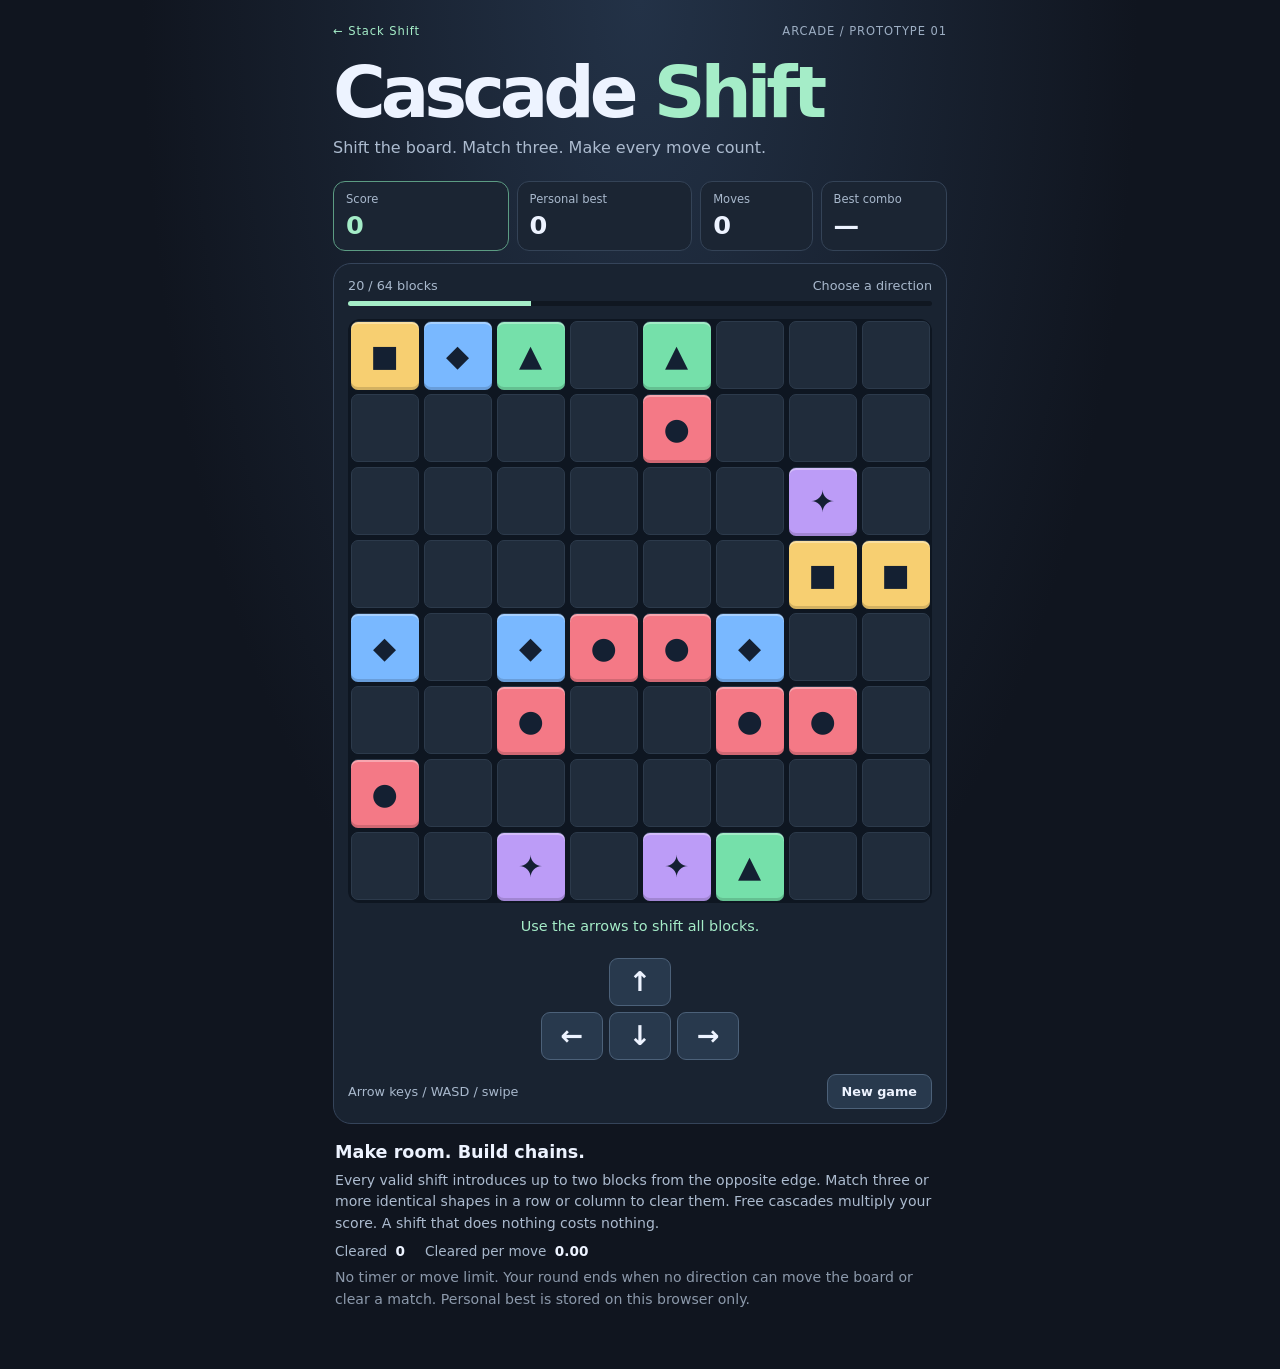
==== cascade-shift/index.html @ 39eea13d "Add Cascade Shift index.html" ====
<!doctype html>
<html lang="en">
<head>
  <meta charset="utf-8">
  <meta name="viewport" content="width=device-width, initial-scale=1">
  <meta name="theme-color" content="#10151f">
  <title>Cascade Shift | Arcade</title>
  <link rel="stylesheet" href="styles.css">
  <script src="game.js" defer></script>
</head>
<body>
  <main class="game">
    <header>
      <div class="topline"><a href="../index.html">← Stack Shift</a><span>ARCADE / PROTOTYPE 01</span></div>
      <h1>Cascade <span>Shift</span></h1>
      <p>Shift the board. Match three. Make every move count.</p>
    </header>
    <section class="scoreboard" aria-label="Game statistics">
      <div class="stat primary"><span>Score</span><strong id="score">0</strong></div>
      <div class="stat"><span>Personal best</span><strong id="best">0</strong></div>
      <div class="stat"><span>Moves</span><strong id="moves">0</strong></div>
      <div class="stat"><span>Best combo</span><strong id="combo">—</strong></div>
    </section>
    <section class="playfield" aria-label="Game area">
      <div class="board-head"><span id="occupancy">20 / 64 blocks</span><span id="gravity">Choose a direction</span></div>
      <div class="meter" role="progressbar" aria-label="Board occupancy" aria-valuemin="0" aria-valuemax="64" aria-valuenow="20"><div id="fill"></div></div>
      <div id="board" class="board" role="img" aria-label="Eight by eight game board">
        <div id="cells" class="cells" aria-hidden="true"></div>
        <div id="tiles" class="tiles" aria-hidden="true"></div>
        <div id="over" class="overlay" hidden>
          <h2>Gridlocked</h2><p id="summary"></p><button id="again" type="button">Play again</button>
        </div>
      </div>
      <p id="status" class="status" role="status">Use the arrows to shift all blocks.</p>
      <div class="controls" aria-label="Direction controls">
        <button class="up" data-dir="up" aria-label="Shift up">↑</button>
        <button class="left" data-dir="left" aria-label="Shift left">←</button>
        <button class="down" data-dir="down" aria-label="Shift down">↓</button>
        <button class="right" data-dir="right" aria-label="Shift right">→</button>
      </div>
      <div class="footer-controls"><span>Arrow keys / WASD / swipe</span><button id="restart" type="button">New game</button></div>
    </section>
    <section class="details" aria-label="How to play">
      <h2>Make room. Build chains.</h2>
      <p>Every valid shift introduces up to two blocks from the opposite edge. Match three or more identical shapes in a row or column to clear them. Free cascades multiply your score. A shift that does nothing costs nothing.</p>
      <div class="mini-stats"><div>Cleared <strong id="cleared">0</strong></div><div>Cleared per move <strong id="efficiency">0.00</strong></div></div>
      <p class="fine">No timer or move limit. Your round ends when no direction can move the board or clear a match. Personal best is stored on this browser only.</p>
    </section>
  </main>
</body>
</html>
---- cascade-shift/styles.css ----
:root {
  color-scheme: dark;
  font-family: system-ui, -apple-system, BlinkMacSystemFont, "Segoe UI", sans-serif;
  background: #10151f; color: #edf3ff;
  --size: 8;
  --gap: 5px;
  --accent: #a5edc8;
}
* { box-sizing: border-box; }
body { margin: 0; min-height: 100vh; background: radial-gradient(ellipse at 50% 0%, #233247 0%, transparent 55%); }
.game { max-width: 650px; margin: auto; padding: 24px 18px 40px; }
.topline { display: flex; justify-content: space-between; align-items: center; gap: 12px; font-size: .72rem; letter-spacing: .08em; color: #9daec3; }
a { color: var(--accent); text-decoration: none; }
a:hover { text-decoration: underline; }
h1 { font-size: clamp(2.7rem, 9vw, 4.5rem); letter-spacing: -.07em; line-height: 1; margin: 18px 0 8px; }
h1 span { color: var(--accent); }
p { color: #acbbcf; line-height: 1.55; margin: 8px 0; }
.scoreboard { display: grid; grid-template-columns: 1.25fr 1.25fr .8fr .9fr; gap: 8px; margin: 20px 0 12px; }
.stat { background: #1b2533; border: 1px solid #344357; border-radius: 12px; padding: 10px 12px; min-width: 0; }
.stat span { display: block; font-size: .72rem; color: #a8b8cc; }
.stat strong { display: block; font-size: clamp(1rem, 4vw, 1.6rem); margin-top: 4px; font-variant-numeric: tabular-nums; overflow-wrap: anywhere; }
.primary { border-color: #5c9c83; }
.primary strong { color: var(--accent); }
.playfield { border: 1px solid #35445a; background: #192331; border-radius: 18px; padding: 14px; }
.board-head { display: flex; justify-content: space-between; gap: 10px; font-size: .8rem; color: #a8b8cc; }
.meter { height: 5px; background: #101721; border-radius: 5px; margin: 8px 0 13px; overflow: hidden; }
#fill { height: 100%; background: var(--accent); transition: width .2s, background .2s; }
.board { position: relative; aspect-ratio: 1; background: #0e1621; border-radius: 12px; overflow: hidden; touch-action: none; }
.cells, .tiles { position: absolute; inset: 0; }
.cells { display: grid; grid-template-columns: repeat(var(--size), 1fr); grid-template-rows: repeat(var(--size), 1fr); }
.cell { margin: calc(var(--gap) / 2); background: #202c3b; border: 1px solid #2c3a4b; border-radius: 7px; }
.tile { position: absolute; width: calc(100% / var(--size)); height: calc(100% / var(--size)); top: 0; left: 0; display: grid; place-items: center; padding: calc(var(--gap) / 2); transition: transform 150ms ease-out; will-change: transform; }
.gem { width: 100%; height: 100%; border-radius: 7px; display: grid; place-items: center; color: #142032; font-size: clamp(14px, 4.5vw, 30px); font-weight: 900; box-shadow: inset 0 2px 0 #ffffff55, inset 0 -3px 0 #00000025; }
.type-1 { background: #f47986; }
.type-2 { background: #79b8ff; }
.type-3 { background: #75e0aa; }
.type-4 { background: #f7cf71; }
.type-5 { background: #bc9cf7; }
.type-6 { background: #ff9d6b; }
.spawn .gem { animation: spawn 170ms ease-out; }
.matched .gem { animation: vanish 160ms ease-in forwards; }
@keyframes spawn { from { opacity: 0; scale: .45; } to { opacity: 1; scale: 1; } }
@keyframes vanish { 45% { scale: 1.08; filter: brightness(1.8); } to { opacity: 0; scale: .15; } }
.status { min-height: 2.7em; text-align: center; color: var(--accent); font-size: .9rem; margin: 12px 0 4px; }
.controls { display: grid; grid-template-columns: repeat(3, 62px); grid-template-rows: repeat(2, 48px); justify-content: center; gap: 6px; }
button { font: inherit; cursor: pointer; border: 1px solid #4c6179; border-radius: 9px; color: #edf3ff; background: #28394d; font-weight: 700; }
button:hover { background: #39536e; }
button:active { transform: scale(.96); }
button:focus-visible, a:focus-visible { outline: 3px solid #a5edc8; outline-offset: 3px; }
button:disabled { opacity: .45; cursor: default; }
.controls button { font-size: 1.7rem; }
.up { grid-column: 2; }
.left { grid-row: 2; grid-column: 1; }
.down { grid-row: 2; grid-column: 2; }
.right { grid-row: 2; grid-column: 3; }
.footer-controls { display: flex; align-items: center; justify-content: space-between; gap: 10px; margin-top: 14px; font-size: .8rem; color: #a8b8cc; }
.footer-controls button, .overlay button { padding: 9px 14px; }
.overlay { position: absolute; inset: 0; z-index: 2; background: #101722eF; display: flex; flex-direction: column; justify-content: center; align-items: center; text-align: center; padding: 20px; }
.overlay[hidden] { display: none; }
.overlay h2 { font-size: 2.3rem; margin: 0; }
.overlay button { background: var(--accent); color: #14251f; margin-top: 10px; }
.details { margin: 18px 2px; }
.details h2 { font-size: 1.1rem; margin: 0; }
.details p { font-size: .88rem; }
.mini-stats { display: flex; gap: 20px; flex-wrap: wrap; color: #a8b8cc; font-size: .85rem; }
.mini-stats strong { color: #edf3ff; margin-left: 4px; }
.fine { opacity: .8; }
@media(max-width: 400px) { :root { --gap: 3px; } .game { padding: 16px 10px; } .playfield { padding: 9px; } .stat { padding: 8px 6px; } .scoreboard { gap: 5px; } }
@media(prefers-reduced-motion: reduce) { *, *::before, *::after { animation-duration: 1ms !important; transition-duration: 1ms !important; } }
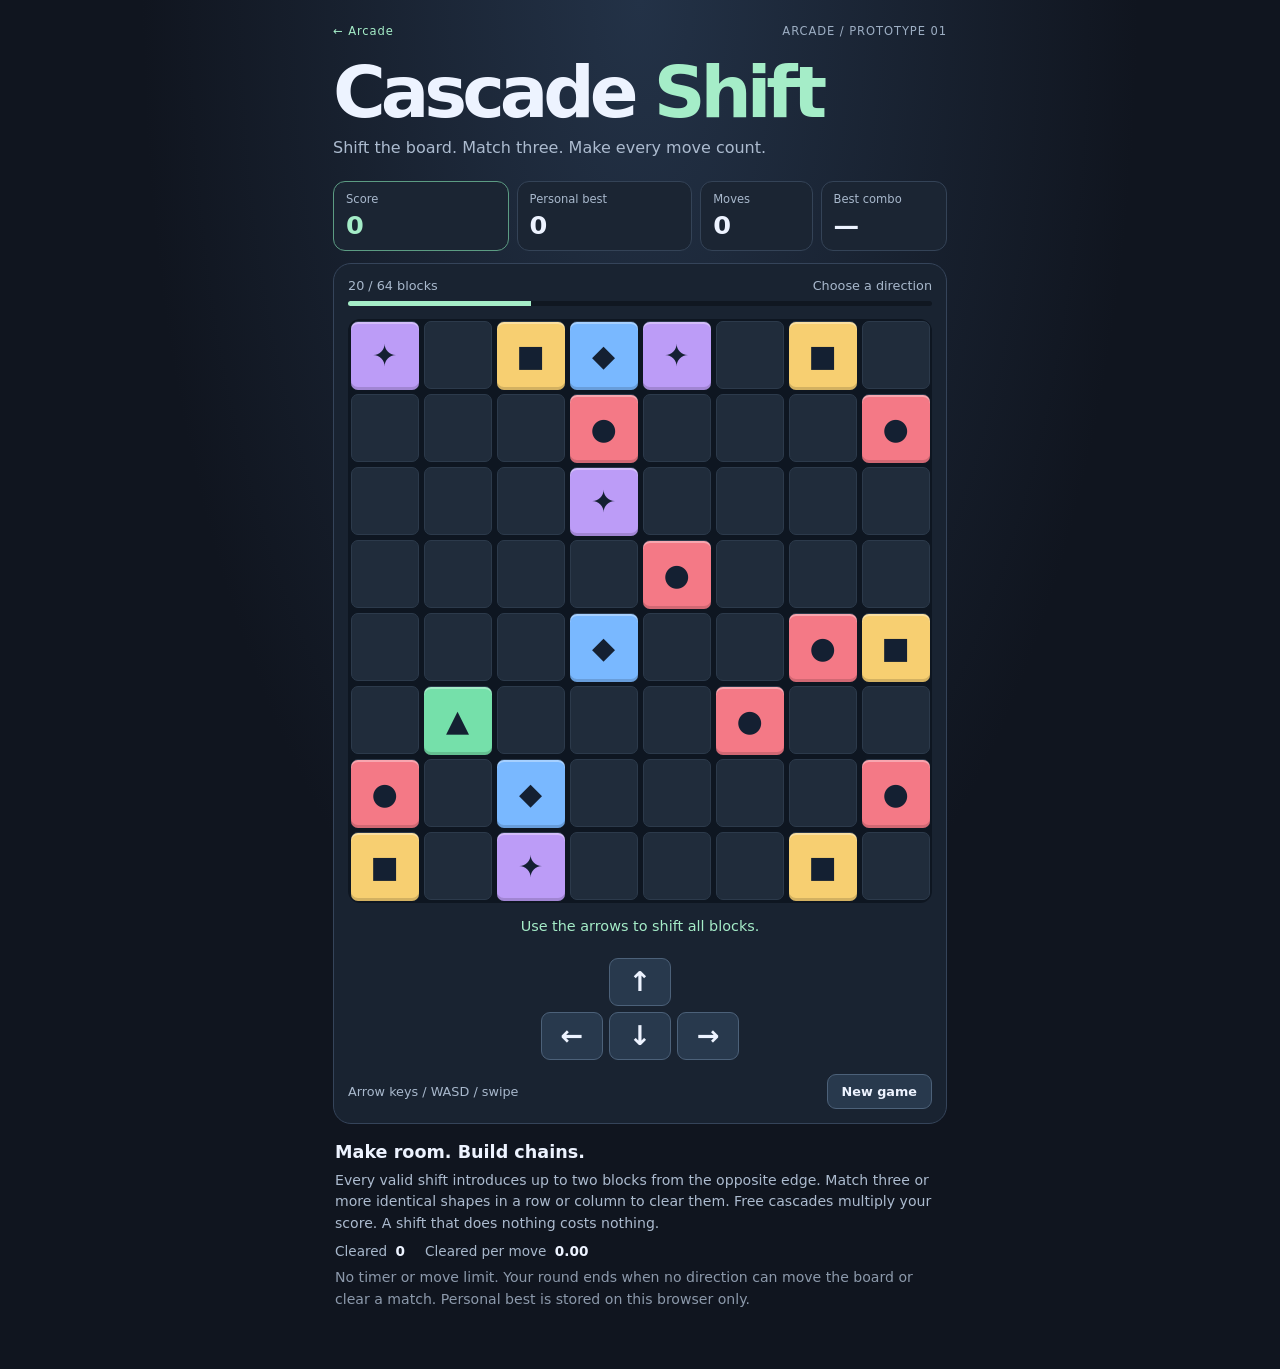
==== commit ef0f45da: "Create arcade lobby and organize games into separate folders" ====
--- a/cascade-shift/index.html
+++ b/cascade-shift/index.html
@@ -11,7 +11,7 @@
 <body>
   <main class="game">
     <header>
-      <div class="topline"><a href="../index.html">← Stack Shift</a><span>ARCADE / PROTOTYPE 01</span></div>
+      <div class="topline"><a href="../">← Arcade</a><span>ARCADE / PROTOTYPE 01</span></div>
       <h1>Cascade <span>Shift</span></h1>
       <p>Shift the board. Match three. Make every move count.</p>
     </header>
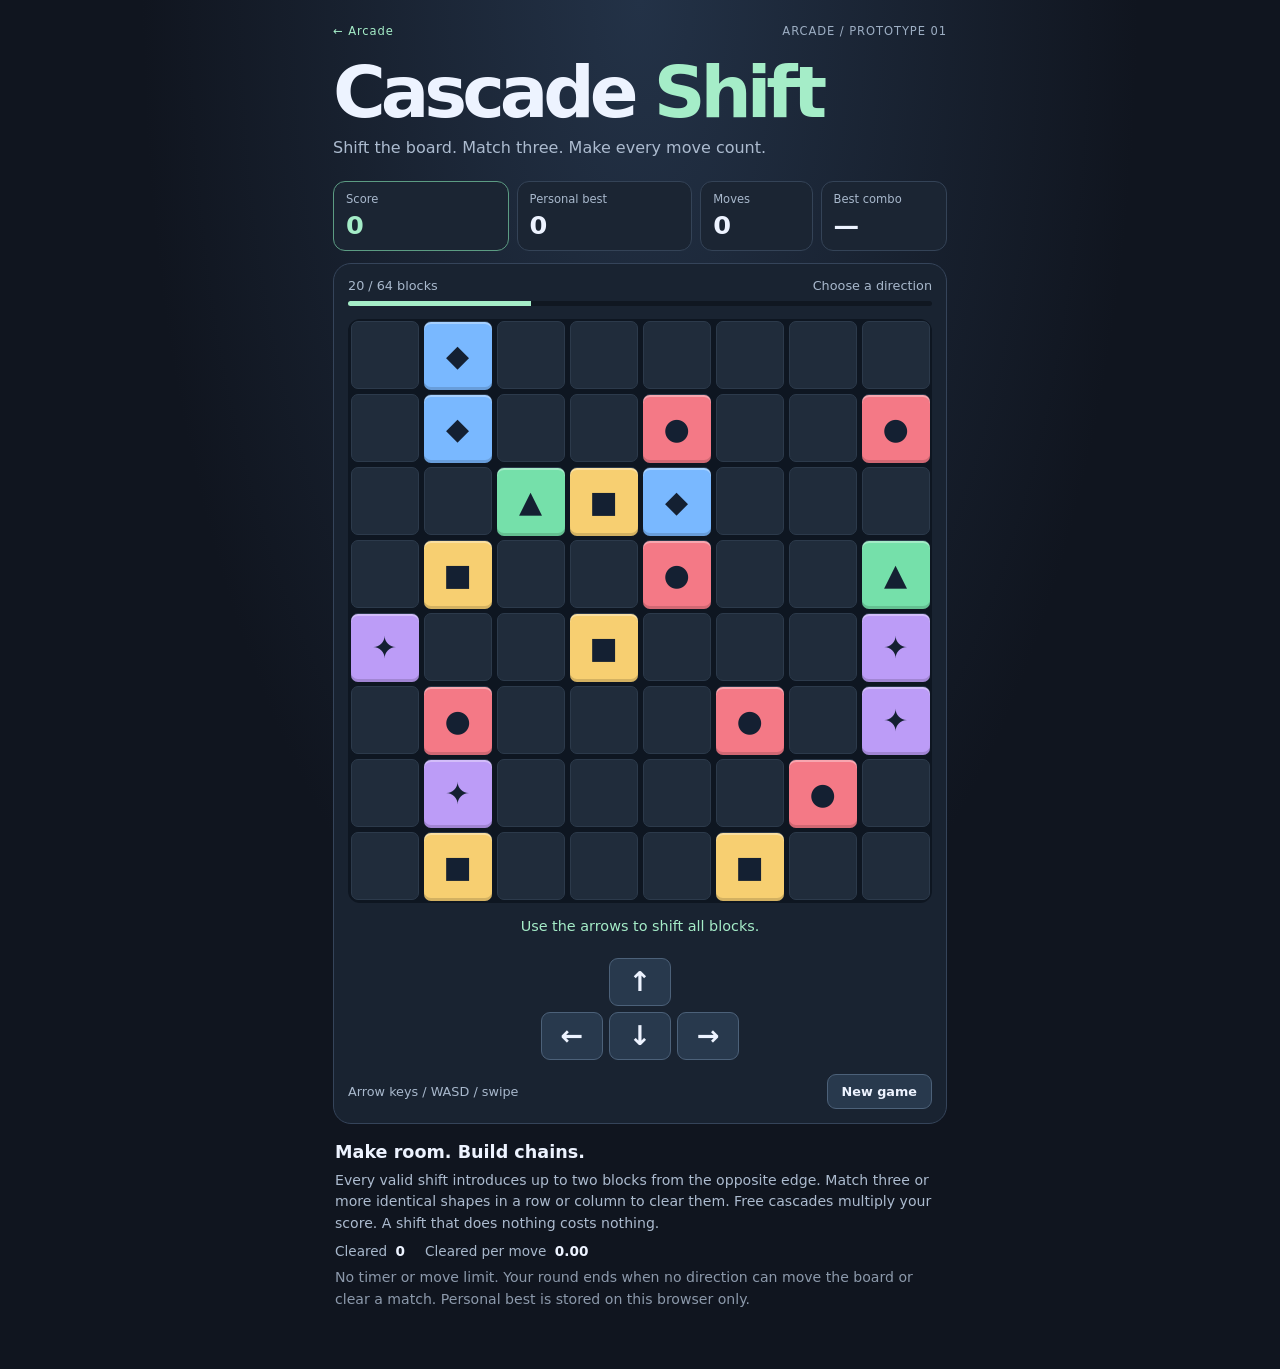
==== commit aad9e160: "Brand Evenwave's Arcade and rename Stack Shift to Tower Stack" ====
--- a/cascade-shift/index.html
+++ b/cascade-shift/index.html
@@ -4,7 +4,7 @@
   <meta charset="utf-8">
   <meta name="viewport" content="width=device-width, initial-scale=1">
   <meta name="theme-color" content="#10151f">
-  <title>Cascade Shift | Arcade</title>
+  <title>Cascade Shift | Evenwave's Arcade</title>
   <link rel="stylesheet" href="styles.css">
   <script src="game.js" defer></script>
 </head>
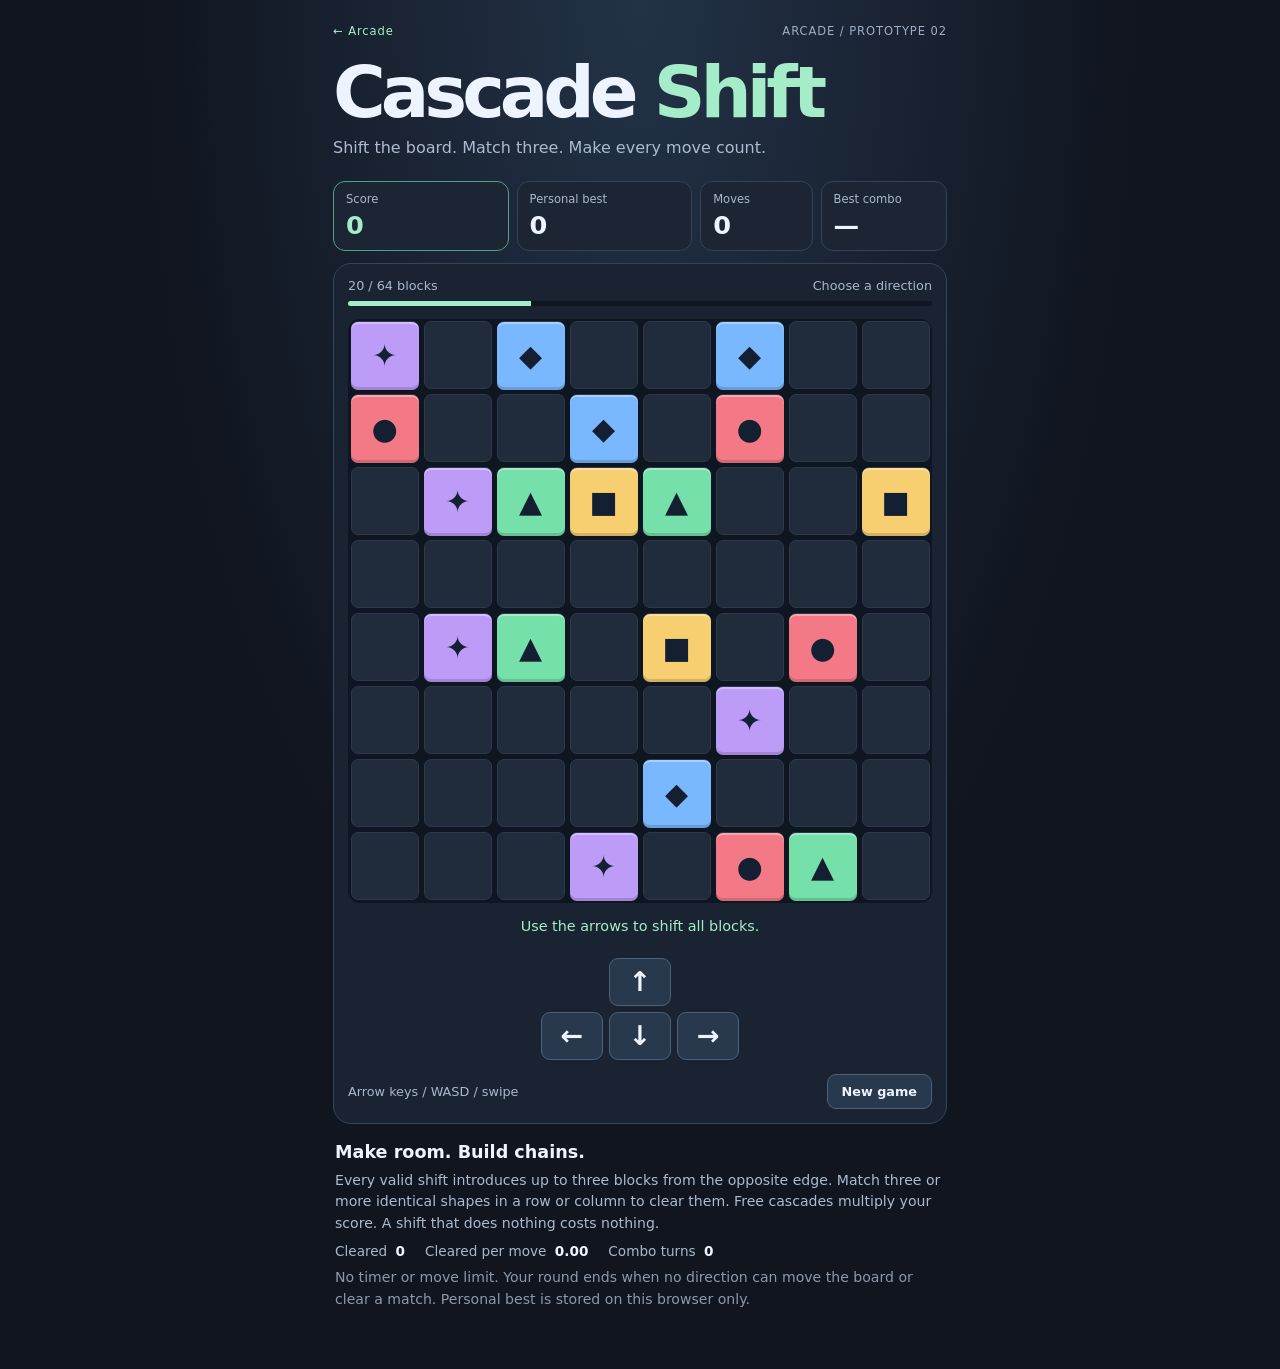
==== commit 9a81019c: "Tune Cascade Shift to three incoming blocks and highlight combo waves" ====
--- a/cascade-shift/index.html
+++ b/cascade-shift/index.html
@@ -5,13 +5,13 @@
   <meta name="viewport" content="width=device-width, initial-scale=1">
   <meta name="theme-color" content="#10151f">
   <title>Cascade Shift | Evenwave's Arcade</title>
-  <link rel="stylesheet" href="styles.css">
-  <script src="game.js" defer></script>
+  <link rel="stylesheet" href="styles.css?v=2">
+  <script src="game.js?v=2" defer></script>
 </head>
 <body>
   <main class="game">
     <header>
-      <div class="topline"><a href="../">← Arcade</a><span>ARCADE / PROTOTYPE 01</span></div>
+      <div class="topline"><a href="../">← Arcade</a><span>ARCADE / PROTOTYPE 02</span></div>
       <h1>Cascade <span>Shift</span></h1>
       <p>Shift the board. Match three. Make every move count.</p>
     </header>
@@ -31,6 +31,7 @@
           <h2>Gridlocked</h2><p id="summary"></p><button id="again" type="button">Play again</button>
         </div>
       </div>
+      <div id="combo-banner" class="combo-banner" aria-hidden="true" hidden></div>
       <p id="status" class="status" role="status">Use the arrows to shift all blocks.</p>
       <div class="controls" aria-label="Direction controls">
         <button class="up" data-dir="up" aria-label="Shift up">↑</button>
@@ -42,8 +43,8 @@
     </section>
     <section class="details" aria-label="How to play">
       <h2>Make room. Build chains.</h2>
-      <p>Every valid shift introduces up to two blocks from the opposite edge. Match three or more identical shapes in a row or column to clear them. Free cascades multiply your score. A shift that does nothing costs nothing.</p>
-      <div class="mini-stats"><div>Cleared <strong id="cleared">0</strong></div><div>Cleared per move <strong id="efficiency">0.00</strong></div></div>
+      <p>Every valid shift introduces up to three blocks from the opposite edge. Match three or more identical shapes in a row or column to clear them. Free cascades multiply your score. A shift that does nothing costs nothing.</p>
+      <div class="mini-stats"><div>Cleared <strong id="cleared">0</strong></div><div>Cleared per move <strong id="efficiency">0.00</strong></div><div>Combo turns <strong id="combo-turns">0</strong></div></div>
       <p class="fine">No timer or move limit. Your round ends when no direction can move the board or clear a match. Personal best is stored on this browser only.</p>
     </section>
   </main>
--- a/cascade-shift/styles.css
+++ b/cascade-shift/styles.css
@@ -67,3 +67,11 @@
 .fine { opacity: .8; }
 @media(max-width: 400px) { :root { --gap: 3px; } .game { padding: 16px 10px; } .playfield { padding: 9px; } .stat { padding: 8px 6px; } .scoreboard { gap: 5px; } }
 @media(prefers-reduced-motion: reduce) { *, *::before, *::after { animation-duration: 1ms !important; transition-duration: 1ms !important; } }
+
+/* Keep cascade feedback visible until the next valid shift. */
+.combo-banner { margin: 12px 0 0; padding: 10px 12px; border: 1px solid #f7cf71; border-radius: 9px; background: #3c3324; color: #ffe19a; font-size: clamp(.8rem, 2.8vw, 1.05rem); font-weight: 800; text-align: center; }
+.combo-banner[hidden] { display: none; }
+.combo-banner.pop { animation: combo-pop 360ms ease-out; }
+@keyframes combo-pop { from { transform: scale(.94); filter: brightness(1.5); } 60% { transform: scale(1.025); } to { transform: scale(1); filter: brightness(1); } }
+.cascade-match .gem { animation: cascade-vanish 460ms ease-in forwards; }
+@keyframes cascade-vanish { 0%, 25% { filter: brightness(1.55); box-shadow: inset 0 0 0 3px #fff9, 0 0 12px #f7cf7188; } 50% { scale: 1.08; filter: brightness(1.9); } to { opacity: 0; scale: .15; } }
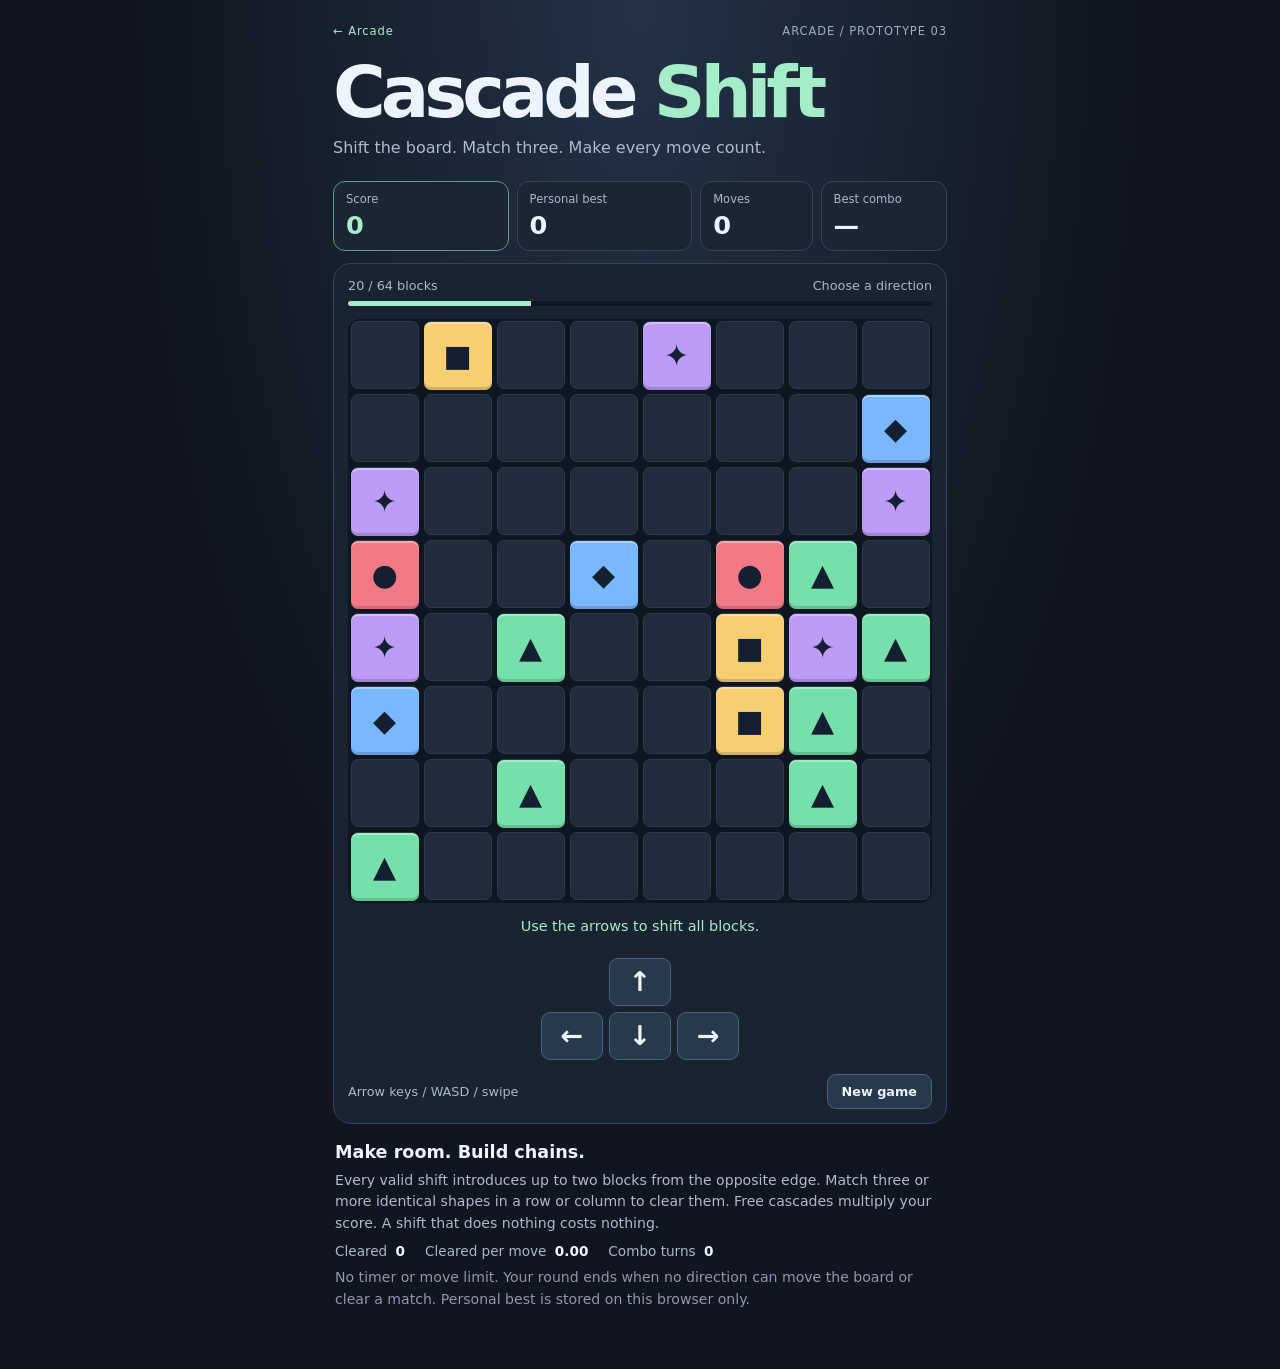
==== commit 32c33ce9: "Cascade Shift prototype 03: restore two incoming blocks and retain combo feedback" ====
--- a/cascade-shift/index.html
+++ b/cascade-shift/index.html
@@ -5,13 +5,13 @@
   <meta name="viewport" content="width=device-width, initial-scale=1">
   <meta name="theme-color" content="#10151f">
   <title>Cascade Shift | Evenwave's Arcade</title>
-  <link rel="stylesheet" href="styles.css?v=2">
-  <script src="game.js?v=2" defer></script>
+  <link rel="stylesheet" href="styles.css?v=3">
+  <script src="game.js?v=3" defer></script>
 </head>
 <body>
   <main class="game">
     <header>
-      <div class="topline"><a href="../">← Arcade</a><span>ARCADE / PROTOTYPE 02</span></div>
+      <div class="topline"><a href="../">← Arcade</a><span>ARCADE / PROTOTYPE 03</span></div>
       <h1>Cascade <span>Shift</span></h1>
       <p>Shift the board. Match three. Make every move count.</p>
     </header>
@@ -43,7 +43,7 @@
     </section>
     <section class="details" aria-label="How to play">
       <h2>Make room. Build chains.</h2>
-      <p>Every valid shift introduces up to three blocks from the opposite edge. Match three or more identical shapes in a row or column to clear them. Free cascades multiply your score. A shift that does nothing costs nothing.</p>
+      <p>Every valid shift introduces up to two blocks from the opposite edge. Match three or more identical shapes in a row or column to clear them. Free cascades multiply your score. A shift that does nothing costs nothing.</p>
       <div class="mini-stats"><div>Cleared <strong id="cleared">0</strong></div><div>Cleared per move <strong id="efficiency">0.00</strong></div><div>Combo turns <strong id="combo-turns">0</strong></div></div>
       <p class="fine">No timer or move limit. Your round ends when no direction can move the board or clear a match. Personal best is stored on this browser only.</p>
     </section>
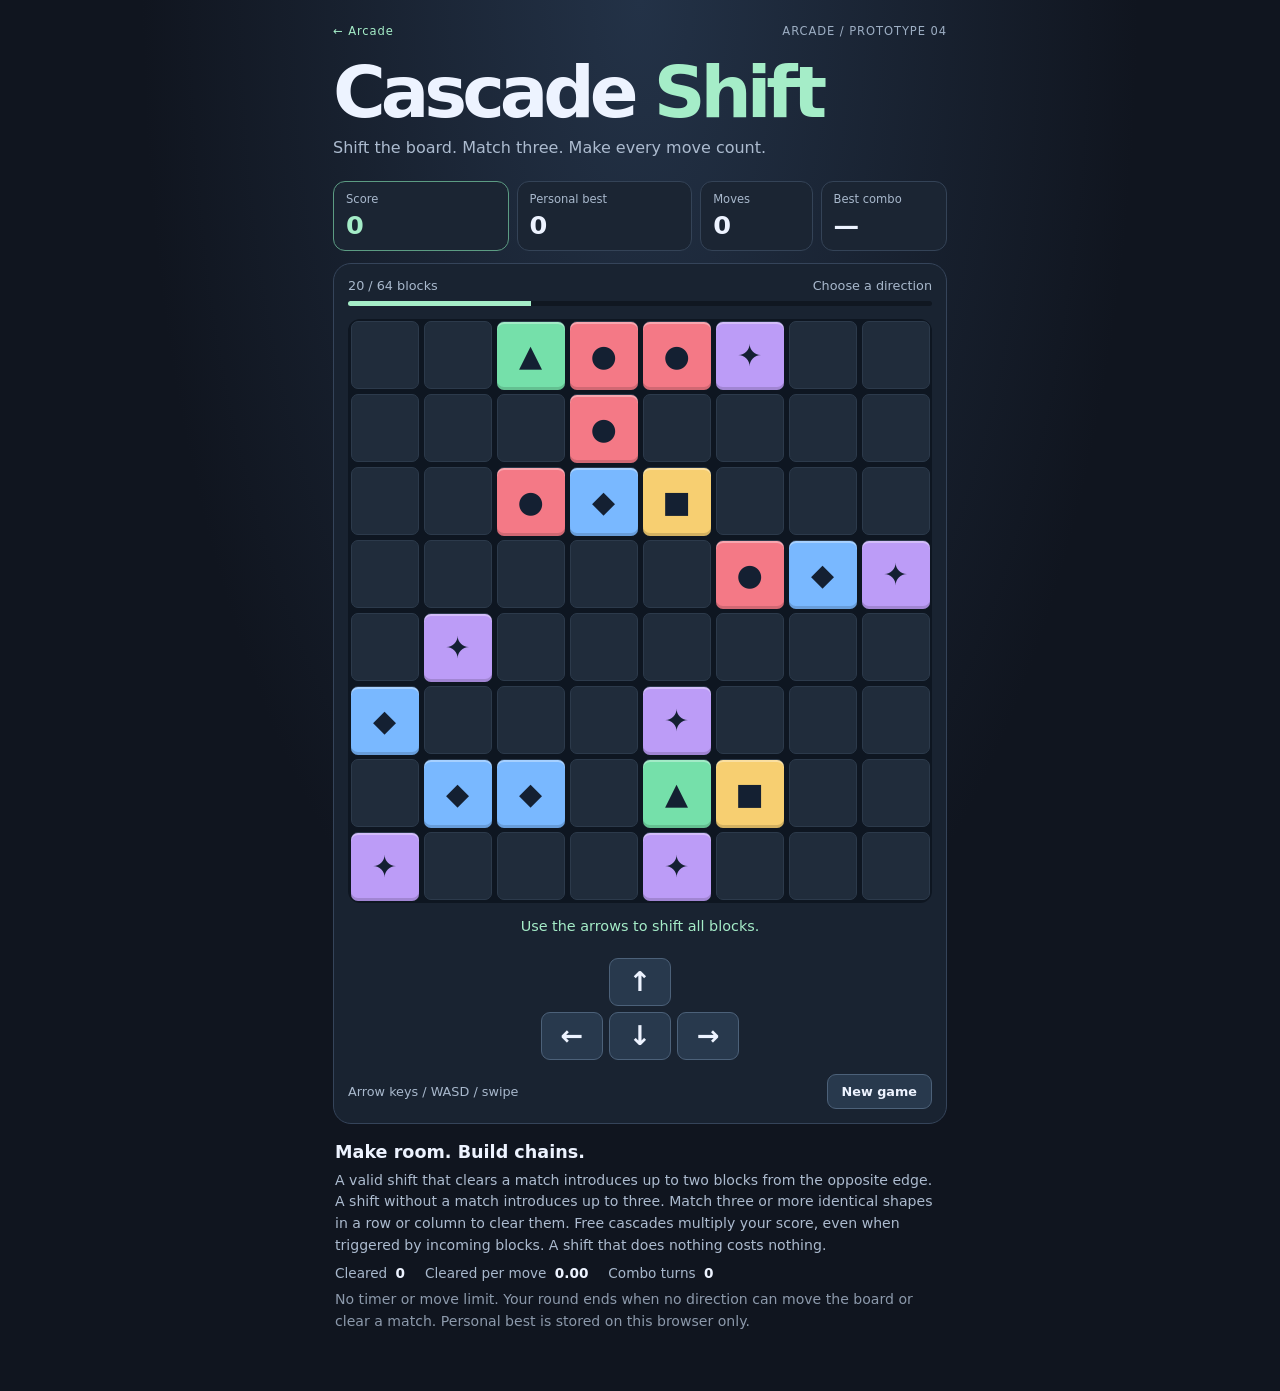
==== commit 42af0950: "Cascade Shift prototype 04: reward matching shifts with lower spawn cost" ====
--- a/cascade-shift/index.html
+++ b/cascade-shift/index.html
@@ -5,13 +5,13 @@
   <meta name="viewport" content="width=device-width, initial-scale=1">
   <meta name="theme-color" content="#10151f">
   <title>Cascade Shift | Evenwave's Arcade</title>
-  <link rel="stylesheet" href="styles.css?v=3">
-  <script src="game.js?v=3" defer></script>
+  <link rel="stylesheet" href="styles.css?v=4">
+  <script src="game.js?v=4" defer></script>
 </head>
 <body>
   <main class="game">
     <header>
-      <div class="topline"><a href="../">← Arcade</a><span>ARCADE / PROTOTYPE 03</span></div>
+      <div class="topline"><a href="../">← Arcade</a><span>ARCADE / PROTOTYPE 04</span></div>
       <h1>Cascade <span>Shift</span></h1>
       <p>Shift the board. Match three. Make every move count.</p>
     </header>
@@ -43,7 +43,7 @@
     </section>
     <section class="details" aria-label="How to play">
       <h2>Make room. Build chains.</h2>
-      <p>Every valid shift introduces up to two blocks from the opposite edge. Match three or more identical shapes in a row or column to clear them. Free cascades multiply your score. A shift that does nothing costs nothing.</p>
+      <p>A valid shift that clears a match introduces up to two blocks from the opposite edge. A shift without a match introduces up to three. Match three or more identical shapes in a row or column to clear them. Free cascades multiply your score, even when triggered by incoming blocks. A shift that does nothing costs nothing.</p>
       <div class="mini-stats"><div>Cleared <strong id="cleared">0</strong></div><div>Cleared per move <strong id="efficiency">0.00</strong></div><div>Combo turns <strong id="combo-turns">0</strong></div></div>
       <p class="fine">No timer or move limit. Your round ends when no direction can move the board or clear a match. Personal best is stored on this browser only.</p>
     </section>
